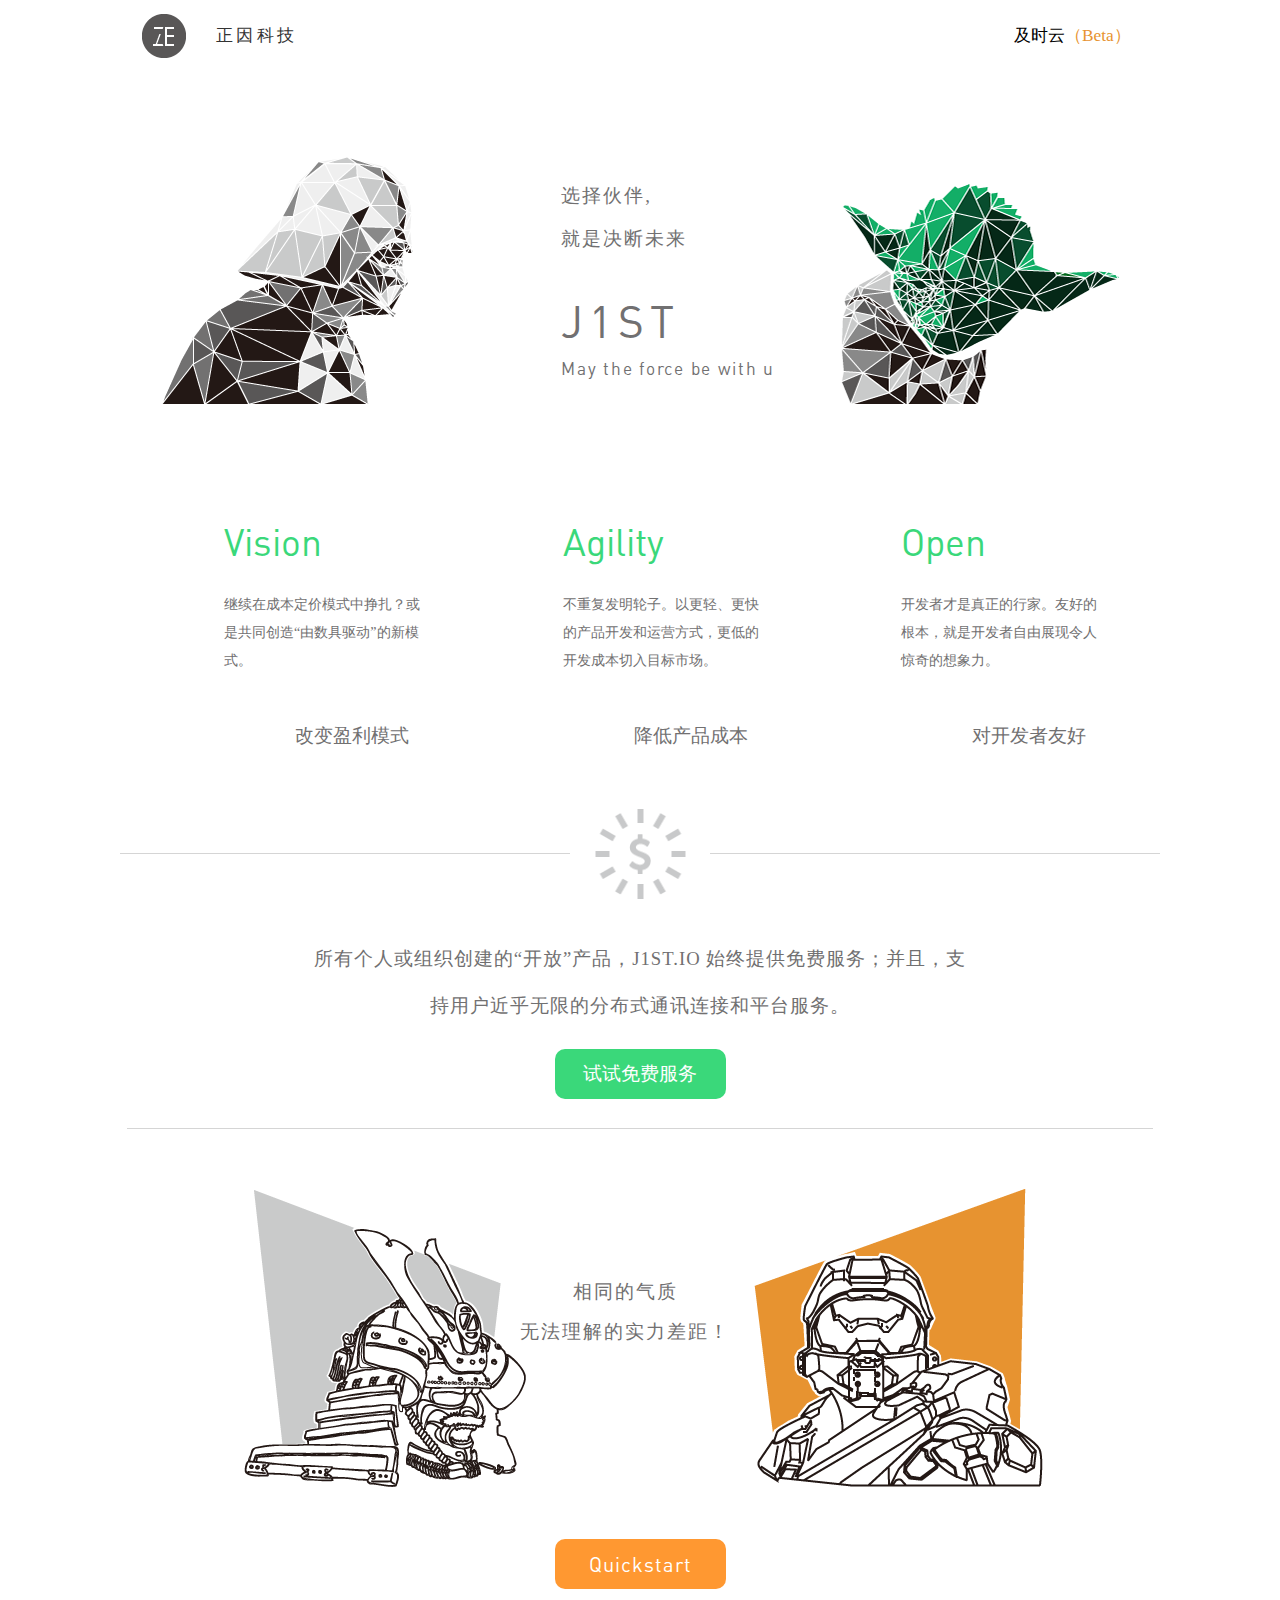
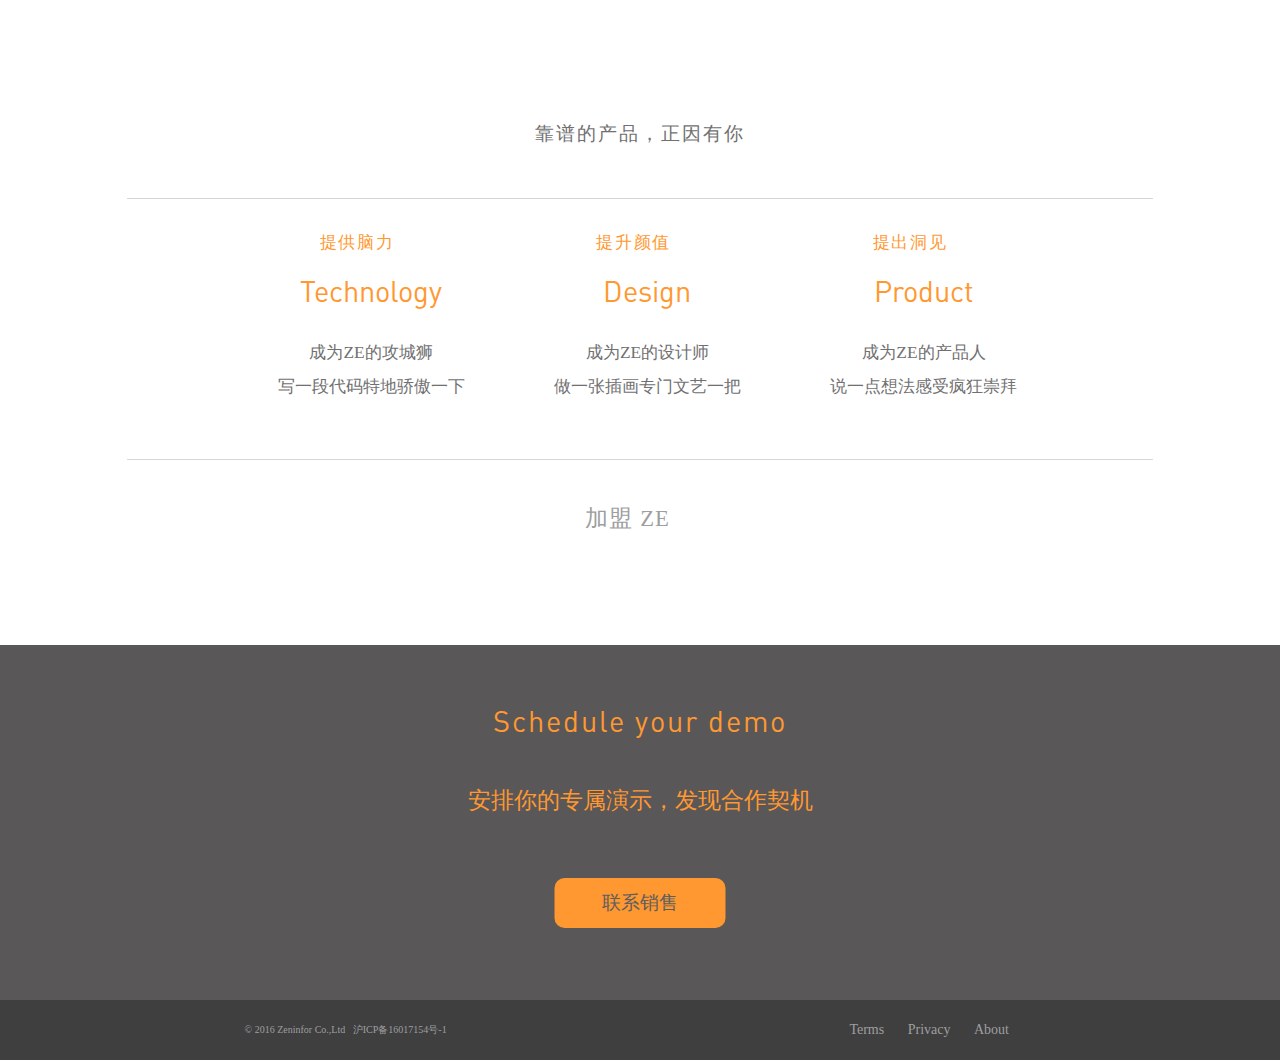
==== index.html @ 59b2e3fa "修复部分颜色色值不正确" ====
<!DOCTYPE html>
<html lang="en">
<head>
    <meta charset="UTF-8">
    <meta http-equiv="X-UA-Compatible" content="IE=edge, chrome=1">
    <meta name="robots" content="J1stio,Zeninfor"/>
    <meta content="width=device-width, initial-scale=1.0, maximum-scale=1.0, user-scalable=no" name="viewport"/>
    <title>Zeninfor</title>
    <link href="style/bootstrap.min.css" rel="stylesheet">
    <link rel="stylesheet" href="style/main.css">
</head>
<body>
<header class="container">
    <div class="row">
    <div class="logo col-xs-2 ">

    </div>
        <div  class=" col-md-3 col-xs-4">
            <span class="company-name">正因科技</span>
        </div>
    <div class="col-md-4 col-md-offset-4 col-xs-2 col-xs-offset-3 container">
        <div class="row">
            <span id="log-in" class="col-md-6 col-md-offset-7 col-xs-12"><a href="http://developer.j1st.io" target="_blank" class="transyellow"> 及时云<a target="_blank" style="color:#e79330" href="http://developer.j1st.io" class="xs-hide">（Beta）</a></a></span>
        </div>
    </div>
    </div>
</header>
<div id="main-boody container">
    <div id="up-modul">
        <div class="container adver-img-container">
            <div class="row">
                <div class="adver-img col-md-12" id="up-adver-img">
                    <img src="img/vda.png" id="left-img">
                    <div class="middle-text">
                        <ul>
                            <li class="light-dr">选择伙伴,</li>
                            <li class="light-dr">就是决断未来</li>
                            <li class="light-h xs-hide">J1ST</li>


                            <li class="light-bo">May the force be with u</li>
                        </ul>
                    </div>
                    <img src="img/youda.png" id="right-img">
                </div>
            </div>
        </div>


        <div id="adver-text" class="container">
            <div class="row" >
                <dl class="col-md-3 col_md_1 toHref" id="left-adver-text">
                    <dt class="green-h">Vision</dt>
                    <dd class="warm-talk">继续在成本定价模式中挣扎？或是共同创造“由数具驱动”的新模式。</br></dd>
                    <dd class="bottom-right-text xs-hide">改变盈利模式</dd>
                </dl>
                <dl class="col-md-3 margin-dl col_md_2 toHref" id="middle-adver-text">
                    <dt class="green-h">Agility</dt>
                    <dd class="warm-talk">不重复发明轮子。以更轻、更快的产品开发和运营方式，更低的开发成本切入目标市场。</dd>
                    <dd class="bottom-right-text xs-hide"> 降低产品成本</dd>
                </dl>
                <dl class="col-md-3 margin-dl col_md_3 toHref" id="right-adver-text">
                    <dt class="green-h">Open</dt>
                    <dd class="warm-talk">开发者才是真正的行家。友好的根本，就是开发者自由展现令人惊奇的想象力。</br></dd>
                    <dd class="bottom-right-text xs-hide"> 对开发者友好</dd>
                </dl>
            </div>
        </div>
        <div id="dollar-animate" class="xs-hide">
            <div id="dollar-animate-2">
            </div>
            <div id="dollar-animate-3"></div>
        </div>
        <div id="adver-text-log-in" class="bottom-sub container">
            <div class="row xs-hide">
                <div class="col-md-8 col-md-offset-2">
                    <p>所有个人或组织创建的“开放”产品，J1ST.IO 始终提供免费服务；并且，支持用户近乎无限的分布式通讯连接和平台服务。</p>
                </div>
            </div>
            <div class="row">
            <button class="col-md-2 col-md-offset-5" id="to-console">试试免费服务</button>
            </div>
        </div>
    </div>
    <div id="bottom-modul">
        <div class="container adver-img " id="bottom-adver-img">

            <div class="row middle-text-2 middle-text-sp middle-text-sp-1" >
                <span class="">相同的气质</span>
            </div>
            <div class="row middle-text-2 middle-text-sp middle-text-sp-2" >
                <span class="">无法理解的实力差距！</span>
            </div>
            <img src="img/ws2.png" id="img-ws">
            <img src="img/sbz2.png" id="img-sgz">
            <div class="row middle-text-2 middle-text-tr">

                <button class="col-md-2" onclick="location.href='views/quickstart.html'">Quickstart</button>

            </div>
        </div>
        <div class="bottom-sub container"><div class="row"><span class="middle-text-3">靠谱的产品，正因有你</span></div></div>
        <div id="th-img" class="container">
            <div class="row">
            <dl class="col-md-4 toAdvertise dl-1">
                <dt class="yellow-text">提供脑力</dt>
                <dd class="yellow-en-text">Technology</dd>
                <dd class="th_img_margin_top">成为ZE的攻城狮</dd>
                <dd class="text-normal">写一段代码特地骄傲一下</dd>
            </dl>
            <dl class="col-md-4 toAdvertise dl-2">
                <dt class="yellow-text">提升颜值</dt>
                <dd class="yellow-en-text">Design</dd>
                <dd class="th_img_margin_top">成为ZE的设计师</dd>
                <dd class="text-normal">做一张插画专门文艺一把</dd>
            </dl>
            <dl class="col-md-4 toAdvertise dl-3">
                <dt class="yellow-text">提出洞见</dt>
                <dd class="yellow-en-text">Product</dd>
                <dd class="th_img_margin_top">成为ZE的产品人</dd>
                <dd class="text-normal">说一点想法感受疯狂崇拜</dd>
            </dl>
            </div>
        </div>
        <div class="container" id="register-div">
            <div class="row">
                <span class="col-md-2 col-md-offset-4 register-button">
                    <a href="views/advertise.html">加盟 ZE</a>
                </span>
            </div>
        </div>
        <div id="join-us"class="container">
                <div class="row join-us-1">
                    <span class="col-md-4 col-md-offset-4">Schedule your demo</span>
                </div>
                <div class="row join-us-2">
                    <span class="col-md-6 col-md-offset-3">安排你的专属演示，发现合作契机</span>
                </div>
                <button class="join-us-3" onclick="location.href='views/bizcontact.html'">联系销售</button>
        </div>
    </div>
</div>
<footer class="container" id="footer">
    <div class="row">
        <p class="col-md-5">© 2016 Zeninfor Co.,Ltd&nbsp&nbsp&nbsp沪ICP备16017154号-1</p>
        <div class="nav_group col-md-3">
            <a>Terms</a>
            <a>Privacy</a>
            <a>About</a>
        </div>
    </div>
</footer>
<script src="js/jquery.min.js"></script>
<script src="js/annimate.js"></script>
<script src="js/config.js"></script>
</body>
</html>
---- style/main.css ----
body, html, div, blockquote, img, label, p, h1, h2, h3, h4, h5, h6, pre, ul, ol,
li, dl, dt, dd, form, a, fieldset, input, th, td
{margin: 0; padding: 0; border: 0; outline: none;}
h1, h2, h3, h4, h5, h6{font-size: 100%;margin: 0 15px;}
ul, ol{list-style: none;}
a{color: black;text-decoration: none;cursor: pointer}
button{cursor: pointer}
p,li,span{
    cursor: default;
}
body{
    overflow-x: hidden;
}
button{
    border-radius: 10px;
    height:50px;
    box-shadow: none;
    border: none;
    font-size: 14pt;
    display: block;
}
button:hover{
    -webkit-animation: scaleXYZ 0.2 linear;
    animation: scaleXYZ 0.2 linear;
}
a:hover
{text-decoration: none;}
@font-face {
    font-family: "DINProRegular";
    src: url(DINPro-Regular.otf);
}
@media screen and(min-width: 1200px){
    .container{
        width: 1026px;
    }
}
@-webkit-keyframes shadowsick {
    0%{
        opacity: 0;
    }
    50%{
        opacity: 0.6;
    }
    100%{
        opacity: 1.0;
    }
}
@keyframes shadowsick {
    0%{
        opacity: 0;
    }
    50%{
        opacity: 0.6;
    }
    100%{
        opacity: 1.0;
    }
}
@-webkit-keyframes rotateXYZ{
    0%{
        -webkit-transform:rotateX(90deg);
        transform:rotateX(90deg);
    }
    50%{
        -webkit-transform: rotateX(40deg);
        transform: rotateX(40deg);
    }
    100%{
        -webkit-transform:rotateX(0deg);
        transform:rotateX(0deg);
    }
}
@keyframes rotateXYZ{
    0%{
        -webkit-transform:rotateX(90deg);
        transform:rotateX(90deg);
    }
    50%{
        -webkit-transform: rotateX(40deg);
        transform: rotateX(40deg);
    }
    100%{
        -webkit-transform:rotateX(0deg);
        transform:rotateX(0deg);
    }
}
@-webkit-keyframes rotateXYZ2 {
    0%{
        -webkit-transform:rotateY(0deg);
        transform:rotateY(0deg);
    }
    50%{
        -webkit-transform:rotateY(180deg);
        transform:rotateY(180deg);
    }
    100%{
        -webkit-transform: rotateY(0deg);
        transform: rotateY(0deg);
    }
}
@keyframes rotateXYZ2 {
    0%{
        -webkit-transform:rotateY(0deg);
        transform:rotateY(0deg);
    }
    50%{
        -webkit-transform:rotateY(180deg);
        transform:rotateY(180deg);
    }
    100%{
        -webkit-transform: rotateY(0deg);
        transform: rotateY(0deg);
    }
}
@-webkit-keyframes scaleXYZ {
    0%{
        -webkit-transform: scale(1.0,1.0);
        transform: scale(1.0,1.0);
    }
    50%{
        -webkit-transform: scale(1.1,1.1);
        transform: scale(1.1,1.1);
    }
    100%{
        -webkit-transform: scale(1,1);
        transform: scale(1,1);
    }
}
@keyframes scaleXYZ {
    0%{
        -webkit-transform: scale(1.0,1.0);
        transform: scale(1.0,1.0);
    }
    50%{
        -webkit-transform: scale(1.1,1.1);
        transform: scale(1.1,1.1);
    }
    100%{
        -webkit-transform: scale(1,1);
        transform: scale(1,1);
    }
}
body{
    width: 100%;
    font-family:"microsoft yahei";
}
header{
    height: 72px;
    line-height: 72px;
    font-size: 13pt;
}
#logo-b{
    width: 44px;
    height: 44px;
}
.logo{
    width: 74px;
    height: 72px;
    cursor: pointer;
    background: url("../img/logo_h.png") no-repeat;
    background-position: center;
}
.logo:hover{
    background: url("../img/pc-Logo1-2.png") no-repeat;
    background-position: center;
}
.transyellow:hover{
    color: #e79330;
}
.adver-img{
    height: 420px;
    position: relative;
}
#left-img{
    display: block;
    position: absolute;
    left: 3%;
    top: 20%;

}
#right-img{
    display: block;
    position: absolute;
    right: 3%;
    top: 20%;

}
#left-adver-text{

}
#adver-text{
    height: 300px;
}

#adver-text .row{
    height: 100%;
}
#adver-text-log-in{
    height: 213px;
}
.bottom-sub{
    height: 170px;
}
#th-img{
    height: 260px;
    padding-top: 2.5%;
    width: 60%;

}
#register-div{
    height: 186px;
}
#about-us{
    height: 90px;
}
#join-us{
    height: 355px;
    background: #595757;
    width: 100%;
}

header .company-name{
    letter-spacing: .2em;
}
.middle-text{
    position: absolute;
    display:block;
    width: 260px;
    margin: 0 auto;
    left: 55%;
    top: 50%;
    -webkit-transform: translate(-50%,-50%);
    -ms-transform: translate(-50%,-50%);
    transform: translate(-50%,-50%);
    font-size: 16pt;
    line-height: 2em;

}
#adver-text dl{
    display: block;
    height: 100%;
    cursor: pointer;
}
#adver-text dl:hover{
    -webkit-animation:scaleXYZ 0.3s linear;
    animation:scaleXYZ 0.3s linear;
}
#adver-text dt{
    margin: 10% 0;
}
.margin-dl{

}
.col_md_1{
    margin-left: 8%;
}
.col_md_2{
    margin-left: 8%;
}
.col_md_3{
    margin-left: 8%;
}
#adver-text dd{
    margin: 5% 0;
    color:#717071;
}
#adver-text-log-in span{
    font-size: 12pt;
    display: block;
    width: 35%;
    line-height: 1.8em;
    margin: 0 auto;
}
#adver-text-log-in .col-md-8{
    text-align: center;
}
#adver-text-log-in>.row{
    margin-top: 2%;
}
#adver-text-log-in p{
    color:#717071;
    font-size: 14pt;
    letter-spacing: 1px;
    line-height: 2.5em;
}
#adver-text-log-in a{
    color: #e79330;
}
#adver-text-log-in button{
    border-radius: 10px;
    height:50px;
    box-shadow: none;
    background:#3AD87A;
    border: none;
    font-size: 14pt;
    color: #fff;
}
#adver-text-log-in button:hover{
    background: #1FCC65;
}
#bottom-adver-img{
    height: 500px;
    width: 100%;
    position: relative;
}
.middle-text-2 h1,h2{
    color:#717071;
}
.middle-text-h1{
    height:42px;
    font-size: 48px;
    text-align: center;
    margin-top:50px;
    letter-spacing: 0.1em;
    font-family: DINProRegular;
    padding-bottom: 0;
}
.middle-text-h2{
    font-size: 14px;
    height: 18px;
    text-align: center;
    margin: 0 auto;
    letter-spacing: 0.2em;
    font-family: DINProRegular;
    font-size: 16px;
    margin-top: 24px;
    margin-bottom: 60px;
}
#img-ws{
    position: absolute;
    left: 17%;
    top:48px;
}
#img-sgz{
    position: absolute;
    right: 16.5%;
    top:48px;
}
.middle-text-sp{

    text-align: center;

    color: #717071;
    font-size: 14pt;
    letter-spacing: 2px;
    width: 250px;
    position: absolute;
}
.middle-text-sp-1{
    top: 150px;
    left: 50%;
    -webkit-transform: translateX(-50%);
    -ms-transform: translateX(-50%);
    transform: translateX(-50%);
}
.middle-text-sp-2{
    top: 190px;
    left: 50%;
    -webkit-transform: translateX(-50%);
    -ms-transform: translateX(-50%);
    transform: translateX(-50%);
}
.middle-text-tr{
    position: absolute;
    width: 1026px;
    height:50px;
    box-shadow: none;
    border: none;
    font-size: 14pt;
    font-family:DINProRegular;
    letter-spacing: 0.2em;
    margin:0 auto;
    bottom: 40px;
    left: 50%;
    -webkit-transform: translateX(-50%);
    -ms-transform: translateX(-50%);
    transform: translateX(-50%);
}
.middle-text-tr .three{
    color: #e79330;
}
.middle-text-tr button{
    display: block;
    margin:0 auto;
    letter-spacing: 0.05em;
    font-size: 15pt;
    background: #FF9831;
    color: #fff;
    font-weight: 300;
    float: none;
}
.middle-text-tr button:hover{
    background: #FF871A;
}
.middle-text-tr .first{
    color: #717071;
}
.middle-text-tr span{
    display: block;
    height: 100%;
    text-align: center;
    line-height: 50px;
    font-size: 48px;
}
.middle-text-3{
    display: block;
    margin: 0 auto;

    width: 340px;
    text-align: center;
    color: #717071;
    font-size: 14pt;
    letter-spacing: 2px;

}
.bottom-sub{
    border-bottom: 1px solid #d5d5d5;
}
#th-img dl{
    width: 27%;
    height:80%;
    cursor: pointer;
}
#th-img .th_img_margin_top{
    margin-top: 30px;
}
#th-img .dl-2{
    margin-left: 9%;
}
#th-img .dl-3{
    margin-left: 9%;
}
#th-img dl:hover{
    -webkit-animation:scaleXYZ .3s linear;
    animation:scaleXYZ .3s linear;
}
#th-img dt{
    color: #FF9831;
    margin:0 auto;
    font-size:13pt;
    width: 80px;
    font-weight: normal;
    letter-spacing: 0.1em;
}
#th-img .yellow-en-text{
    font-size: 29px;
    color: #FF9831;
    font-family: DINProRegular;
    margin: 8% auto;

}
#th-img dd{
    display:block;
    margin:2% auto;
    width: 200px;
    text-align: center;
    font-size: 13pt;
    color: #717071;
}
#th-img .text-normal{
    margin-top: 5%;
}
#th-img .row{
    height: 100%;
}
#register-div{
    padding-left: 5%;
    border-top: 1px solid #d5d5d5;
}
.register-button{
    width: 252px;
    line-height: 60px;
    font-size: 17pt;
    height:60px;
    text-align: center;
    margin-top: 3%;
    border-radius: 10px;
    letter-spacing: 1px;
    font-weight: normal;
}
.register-button:hover{
    background: #e79330;
    color:#5e5e5e;
}
.register-button a{
    color: #9E9E9F;
}
.register-button a:hover{
    color:#5e5e5e;
}
#join-us span{
    text-align: center;
    color: #FF9831;
}
#join-us .join-us-1{
    margin-top: 55px;
    font-size: 29px;
    font-family: DINProRegular;
    letter-spacing: 2px;
}
#join-us .join-us-2{
    margin-top: 44px;
    font-size: 23px;
}
#join-us .join-us-3{
    margin-top: 60px;
    width: 171px;
    position: absolute;
    left: 50%;
    -webkit-transform: translate(-50%,0%);
    -ms-transform: translate(-50%,0%);
    transform: translate(-50%,0%);
    background: #FF9831;
    color:#5e5e5e;
}
#join-us .join-us-3:hover{
    background: #FF871A;
}
#about-us{
    width: 100%;
    margin: 0 auto;
    font-size: 10pt;
    padding-top: 2.5%;
    font-family: Arial;
    color: #9E9E9F;
    background: #595757;
}
#about-us .row{
    width: 1026px;
    height: 100%;
    margin:0 auto;
    border-bottom:1px solid #444444;
}
#footer{
    width: 100%;
    height: 60px;
    background: #3F3F3F;
    color: #9E9E9F;
}
#footer .row{
    width: 1026px;
    margin: 0 auto;
}
#footer p{
    display: block;
    height: 60px;
    line-height: 60px;
    font-size: 10px;
    margin-left: 10%;
}
#footer .nav_group{
    height: 60px;
    line-height: 60px;
    float: right;
    margin-right: 8%;
}
#footer a{
    margin-left: 20px;
    color: #9E9E9F;
}
#footer-log{
    width: 1026px;
    margin: 0 auto;
    font-size: 9pt;
    font-family: Arial,"microsoft yahei";
    word-spacing: 1px;
    letter-spacing: 1px;
    text-indent: 3em;
    padding-top: 2%;
    color: #9E9E9F;

}
footer img{
    width: 44px;
    height: 44px;
    display: block;
    margin-top: 2%;
    margin-left:3%;
}
#bottom-modul .bottom-sub{
    line-height: 210px;
}
.green-h{
    color: #3AD87A;
    font-size: 28pt;
    font-weight: 400;
    font-family: DINProRegular;
}
.light-dr{
    color: #717071;
    font-size: 14pt;
    letter-spacing: 2px;
}
.light-h{
    color: #717071;
    font-size: 33pt;
    letter-spacing: 6px;
    font-family: DINProRegular;
    margin-top: 15%;
    margin-bottom: 2%;

}
.light-bo{
    font-family: DINProRegular;
    color: #717071;
    font-size: 13pt;
    letter-spacing: 0.1em;
}
.warm-talk{
    width: 196px;
    margin-right: 0;
    font-size: 14px;
    line-height: 2em;
}
.bottom-right-text{
    position: absolute;
    right: 22%;
    bottom: 10%;
    font-size: 14pt;
}
#dollar-animate{
    height: 124px;
    position: relative;
}
#dollar-animate-3:before{
    display: block;
    height: 50%;
    content: "";
    border-bottom: 1px solid #d5d5d5;
    width: 450px;
    z-index: 1000;
    position: absolute;
    left: -1250%;
}
#dollar-animate-3:after{
    display: block;
    height: 50%;
    content: "";
    border-bottom: 1px solid #d5d5d5;
    width: 450px;
    z-index: 1000;
    position: absolute;
    right: -1250%;
}
#dollar-animate-2{
    margin:0 auto;
    height: 123px;
    width: 123px;
    background: url("../img/animate1.png");
    background-position: center;
}
#dollar-animate-3{
    margin: 0 auto;
    height: 40px;
    width: 40px;
    position: absolute;
    left: 50%;
    top: 50%;
    -webkit-transform: translate(-50%,-50%);
    -ms-transform: translate(-50%,-50%);
    transform: translate(-50%,-50%);
    background:url("../img/animate2.png");
    background-position: center ;
    z-index: 999;
}
#dollar-animate-3:hover{

}
#join header{

}
#join-in header{

}
#join #think-img{
    margin-top: 2px;
    height: 360px;
    background: url("../img/Recruit.png");
    position: relative;
}
#join .right-register{
    height: 360px;
    position: absolute;
    width: 40%;
    right: 0px;
    background: #fff;
    opacity: 0.9;
}
#join .right-register p,button{
    display: block;
    margin: 0 auto;
    text-align: center;
}
#join .right-register p{
    color: #FF9831;
    font-size: 32pt;
    letter-spacing: 0.2em;
    font-family: DINProRegular;
    margin-top: 18%;
}
#join .right-register button{
    color:#fff;
    background: #FF9831;
    width: 170px;
    margin-top:17%;
    opacity: 1;
}
#join .right-register button:hover{
    background: #FF871A;
}
#teco{
    margin-top: 67px;
    width:450px;
    margin-left: 10%;
}
#market-text{

    width:450px;
    margin-left: -21%;
}
#market-text .left-text{
    height: 192px;
}
#market-text .left-text span{
    font-size: 14pt;
    color: #717071;
    word-spacing: 0.1em;
}
#market-text a{
    font-style: normal;
    float: right;
    color: #e79330;
    clear: both;
    font-size: 11pt;
}
#market-text .left-text p{
    margin-top: 17px;
    font-size: 11pt;
    color: #717071;
    line-height: 2.5em;
}
#market-text .left-text-2{
    margin-top: 46px;
}
#market-text .left-text-3{
    margin-top: 70px;
}
#teco p{
    font-size:11pt;
    color:#717071;
    line-height: 2.5em;
}
#teco h1{
    font-size:25pt;
    color: #000;
    text-align: center;
    margin: 48px auto;
    font-family: DINProRegular;
    font-weight: 500;

}
#teco .worker{
    height: 192px;
}
#teco .worker span{
    font-size: 14pt;
    color:#717071;
    word-spacing: 0.1em;
}
#teco .worker a{
    font-style: normal;
    float: right;
    color: #FF9831 ;
    clear: both;
    font-size: 11pt;
}
#teco .worker p{
    margin-top: 17px;
}
#market{
    position: relative;
    padding-left:25%;
    margin-top: -100px;
}
#market .left-think{
    width: 40%;
    clear: both;
    display: inline-block;
}
#market .left-think span{
    text-align: center;
    font-size: 25pt;
    line-height: 286px;
    clear: both;
}
#market .right-think{
    height: 100%;
    width:60%;
    display: inline;
}
#full-stack{
    height: 500px;
}
#full-stack span,h1,h3,button{
    text-align: center;
}
#full-stack h1 {
    font-size:48px;
    margin-top:130px;
    font-family: DINProRegular;
    color: #717071;
    letter-spacing: 4px;
}
#full-stack h3{
    font-size: 16px;
    font-family: DINProRegular;
    margin-top: 21px;
    letter-spacing: 0.1em;
    color: #717071;
}
#full-stack button{
    margin-top: 37px;
    background:#3AD87A;
    color: #fff;
}
#full-stack button:hover{
    background: #1FCC65;
}
#full-stack .span-first{
    margin-top: 62px;
    color: #717071;
    display: block;
}
#full-stack .span-second{
    margin-top: 20px;
    color: #717071;
    display: block;
}
#front-foot{
    width: 100%;
}
#header-img{
    height: 301px;
    margin-top: 47px;
}
#header-img img{
    margin-left: 60px;
}
#header-img .header-img-text{
    width:33%;
    float: left;
    display: inline-block;
}
#header-img .header-img-text h1{
    color: #FF9831;
    font-size: 32pt;
    letter-spacing: 0.2em;
    font-family: DINProRegular;
    margin-top: 30%
}
#header-img .header-img-text button{
    display: block;
    background: #FF9831;
    color: #fff;
    margin-top: 84px;
    letter-spacing: 0.1em;
    font-family:DINProRegular;
}
#header-img .header-img-text button:hover{
    background: #FF871A;
}
#feature{
    width: 500px;
    margin-top: 52px;
    margin-left: 60px;
}
#rocket{
    position: absolute;
    right: 380px;
    top: 820px;
}
#left-window{
    position: absolute;
    top: 1946px;
    left: 281px
}
#right-window{
    position: absolute;
    right: 290px;
    top: 1956px;
}
#feature p{
    font-size: 11pt;
    color: #717071;
    line-height: 2.5em;
    text-indent: 2em;
}
#feature h1{
    color: #66E29B;
    font-size: 26pt;
    font-family: DINProRegular;
    text-align: center;
    margin: 50px auto;
}
#feature-container{
    overflow: hidden;
}
#join-in #full-stack{
    height: 415px;
    margin-top: 220px;

}
#join-in #full-stack h1{
    margin-top: 50px;
}
#tell-us .header-linear{
    height: 243px;
    background: -webkit-linear-gradient(15deg,#66e29b,#acfbdf);
    background: linear-gradient(75deg,#66e29b,#acfbdf);
    position: relative;
}
#tell-us .header-linear h1{
    display: block;
    margin:0 auto;
    line-height: 243px;
    font-family: DINProRegular;
    font-size: 3.5em;
    letter-spacing: 0.1em;
    color: #ffffff;
    text-shadow: #0b847b 0 2px 2px;
}
#tell-us .header-linear span{
    height: 90px;
    width: 190px;
    position: absolute;
    background: url("../img/gaosi2.png");
    right: 24%;
    bottom: -25%;
    z-index: 1;
    background-position: 60%;
}
#tell-us .header-linear button{
    background: -webkit-linear-gradient(15deg,#fdcd6a,#ff9a61);
    background: linear-gradient(75deg,#fdcd6a,#ff9a61);
    border-radius:8px;
    width:170px;
    color: #fff;
    position: absolute;
    right: 25%;
    bottom: -10%;
    z-index: 999;
}
#quick-start .header-linear{
    height: 243px;
    background: -webkit-linear-gradient(15deg,#ff9a61,#fdcd6a);
    background: linear-gradient(75deg,#ff9a61,#fdcd6a);
    position: relative;
}
#quick-start .header-linear h1{
    display: block;
    margin:0 auto;
    line-height: 243px;
    font-family: DINProRegular;
    font-size: 3.5em;
    letter-spacing: 0.1em;
    color: #ffffff;
    text-shadow: #ff9a61 0 2px 2px;
}
#quick-start .header-linear span{
    height: 90px;
    width: 190px;
    position: absolute;
    background: url("../img/gaosi1.png");
    right: 24%;
    bottom: -25%;
    z-index: 1;
    background-position: 60%;

}
#quick-start .header-linear button{
    background: -webkit-linear-gradient(-25deg,#66e29b,#acfbdf);
    background: linear-gradient(-25deg,#66e29b,#acfbdf);
    border-radius:8px;
    width:170px;
    color: #fff;
    position: absolute;
    right: 25%;
    bottom: -10%;
    z-index: 999;
}
#tell-us .text-schedule{
    height: 264px;

}
#tell-us .text-schedule span{
    display: block;
    text-align: center;
    font-size: 18pt;
    color: #717071;
}
#tell-us .text-schedule .span-first{
    margin-top: 95px;
}
#tell-us .text-schedule .span-second{
    margin-top: 30px;
}
#mail-form form{
    margin: 0 auto;
    width: 100%;
    display: block;
}
#mail-form .two-input{
    width: 250px;
    height: 46px;
    display: block;
}
.two-input-group{
    width: 560px;
    margin-left: 22%;
    margin-bottom: 8px;

}
#mail-form .two-input input{
    font-size: 12pt;
    width: 250px;
    height: 38px;
    display: block;

}
#mail-form .input-margin-left{
    margin-left: 5%;
}
#mail-form .one-input-group{
    width: 530px;
    margin-left: 23.5%;
    margin-bottom: 28px;
}
#mail-form .one-input-group input{
    font-size: 12pt;
}
#select{
    font-size: 12pt;
    display: block;
    width: 530px;
    margin:0 auto;
    height: 35px;
    border-radius: 5px;
    border:1px solid #ccc;
    color: #999999;
    text-indent: 0.5em;
}
#thought-idea{
    width: 530px;
    height: 230px;
    border:1px solid #ccc;
    border-radius: 5px;
    color: #999999;
    margin: 0 auto;
    display: block;
    margin-top: 28px;
    font-size: 12pt;
}
#form-sub{
    width: 530px;
    margin: 0 auto;
    display: block;
    border-radius: 5px;
    height: 50px;
    color: #fff;
    background: #3AD87A;
    text-align: center;
    font-size: 16pt;
    margin-top: 28px;
}
#form-sub:hover{
    background: #1FCC65;
}
#full-stack-two{
    height: 386px;
    background: #595757;
    width: 100%;
    margin-top: 430px;
    padding-top: 32px;
}
#full-stack-two h1{
    font-size: 48px;
    color: #717071;
    font-family: DINProRegular;
    letter-spacing: 4px;
    display: block;
}
#full-stack-two h3{
    font-size: 16px;
    color: #717071;
    letter-spacing: 0.1em;
    margin-top: 20px;
}
#full-stack-two img{
    display: block;
    margin: 0 auto;
    margin-top: 20px;
}
#full-stack-two button{
    width: 170px;
    height: 48px;
    color: #595757;
    margin-top: 30px;
    background: #FF9831;
    font-family: DINProRegular;
    letter-spacing: 0.2em;
}
#full-stack-two button:hover{
    background: #FF871A;
}
#dev-step{
    height: 1010px;
}
#dev-step h1{
    margin-left: 0;
}

#dev-step .step{
    width: 75%;
    margin: 0 auto;
    height: 131px;
    text-align: left;
    position: relative;
}
#dev-step a{
    color: #E79330;
}
#dev-step .step h1{
    text-align: left;
    font-size: 18pt;
    color: #717071;
    position: absolute;
}
#dev-step .step p{
    font-size: 13pt;
    color: #717071;
}
#dev-step .step-1 h1 img{
    position: absolute;
}
#dev-step .step .step_img{
    width:150px;
    height: 130px;
    margin: 0;
}
#dev-step .step-1{
    margin-top: 180px;
}
#dev-step .step-1 h1{
    width: 340px;
    display: block;
    text-align: left;
    font-size: 18pt;
    color: #717071;
    top: 20px;
    left: 231px;
}
#dev-step .step-1 p{
    display: block;
    position: absolute;
    left: 231px;
    bottom: -8px;
    height: 60px;
    width: 470px;
    line-height: 30px;
}
#dev-step .step-2{
    margin-top: 120px;
}
#dev-step .step-2 .step-2-img{
    right: 0;
    position: absolute;
}
#dev-step .step-2 p{
    width: 520px;
    position: absolute;
    bottom: 0;
    height: 60px;
    width: 540px;
    line-height: 30px;
}
#dev-step .step-3{
    margin-top: 120px;
}
#dev-step .step-3 h1{
    width: 340px;
    display: block;
    text-align: left;
    font-size: 18pt;
    color: #717071;
    top: 20px;
    left: 230px;
    position: absolute;
}
#dev-step .step-3 p{
    display: block;
    position: absolute;
    left: 228px;
    bottom: -16px;
    height: 60px;
    width: 470px;
    line-height: 30px;
}
.header-container{
    border-bottom: 1px solid #d5d5d5;
}
@media screen and (min-width: 769px){
    #about-us .col-xs-offset-2{
        margin-left: 3%;
    }
}
@media screen and (min-width: 769px) and ( max-width:1450px){
    #left-window{
        width: 600px;
        margin-top: 100px;
        left: 251px;
    }
    #right-window{
        width: 319px;
        margin-top: 59px;
        right: 214px;
    }
}
/*phone*/
@media screen and (max-width: 768px){
    .xs-hide{
        display: none;
    }
    #right-img{
        width: 50%;
        -webkit-transform: translate(-45%,170%);
        -ms-transform: translate(-45%,170%);
        transform: translate(-41%,198%);

    }
    #left-img{
        width: 50%;
        -webkit-transform: translate(45%,-70%);
        -ms-transform: translate(45%,-70%);
        transform: translate(42%,-35%);
    }
    #register{
        display: none;
    }
    #log-in{
        padding: 0;
    }
    .adver-img-container{
        height: 700px;
        border-bottom:1px solid #d5d5d5;
    }
    .adver-img{
        border-bottom: none;
        height: 450px;
    }
    .middle-text{
        position: absolute;
        margin: 0;
        text-align: center;
        left: 50%;
        top: 70%;
    }
    #adver-text .row{
        height: auto;
    }
    #adver-text{
        height: 640px;

    }
    #adver-text .col-md-offset-1{
        margin-left: 15px;
    }
    #adver-text dl{

    }
    #adver-text .row{
        width:70%;
        margin: 0 auto;
    }
    #adver-text-log-in{
        border-bottom: 1px solid #d5d5d5;
    }
    #adver-text-log-in button{
        margin: 0 auto;
        display: block;
    }
    #adver-text-log-in .col-md-3{
        width: 100%;
    }
    #adver-text-log-in span{
        margin: 0;
        width: 100%;
        text-align: center;
        margin-bottom: 5%;
    }
    #adver-text-log-in p{
        text-align: left;
        margin:0;
    }
    #bottom-adver-img{
        position: relative;
        height: 800px;
    }
    #bottom-adver-img img{
        position: absolute;
        width: 265px;
    }
    #bottom-adver-img .middle-text-sp-1{
        position: absolute;
        top:250px;
        left: 55%;
        margin-top: 50px;
    }
    #bottom-adver-img .middle-text-sp-2{
        position: absolute;
        top:300px;
        left: 55%;
        margin-top: 50px;
    }
    .middle-text-tr button{
        top: 460px;
        left: 15%

    }
    #market-text{
        width: 100%;
        margin-left: 0;
    }
    #market{
        padding-left: 0;
    }
    #market .left-think span{
        display: block;
        margin: 0 auto;
        margin-left: 70%;
    }
    #right-window{
        display: none;
    }
    #right-window{
        display: none;
    }
    #img-ws{
        top: 20px;
       left: 20%;
    }
    #img-sgz{
        left: 20%;
        top: 400px;
    }
    .middle-text-2{
        position: relative;
        top: 30%;
        left: 5%;
    }
    #bottom-modul .bottom-sub{
        height: 50px;
        border: none;
        line-height: 50px;
    }
    .bottom-sub span{

    }
    #th-img{
        height: 1005px;

    }
    #th-img .th_img{
        margin:10% auto;
    }
    #th-img dl{
        width: 100%;
        margin:0;
        height: 180px;
        padding-top: 7%;
    }
    #th-img dt{
        margin-top:0;
    }
    #register-div{
        border-top: none;
    }
    #th-img .dl-2{
        margin-left: 0;
    }
    #th-img .dl-3{
        margin-left: 0;
    }
    #register-div span{
        width: 100%;
        display: block;
        text-align: center;
        line-height: 250%;
        margin-top:19%;
    }
    #register-div .row{
        width: 70%;
        margin: 0 auto;
        margin-top: 8%;
    }
    #about-us{
        height: 74px;
        width: 100%;
    }
    #about-us .row{
        margin-top: 6%;
    }
    footer{
        width: 100%;
        letter-spacing: normal;
    }
    #footer p{
        margin-left: 0;
    }
    footer img{
        margin-left: 18%;
        margin-top: 3%;
    }
    #th-img .row{
        padding-left: 0;
    }
    #join-us span{
        display: block;
        margin: 0 auto;
    }
    #about-us .col-xs-offset-2{
        margin-left: 0;
    }
    #join .right-register{
        width: 100%;
    }
    #teco{
        width: 100%;
        margin-left: 0;
    }
    #market .right-think{
        display: none;
    }
    #about-us .row{
        width: 100%;
    }
    #join-in #header-img .header-img-text{
        display: none;
    }
    #feature{
        width: 100%;
        margin: 0 auto;
    }
    #header-img img{
        margin: 0 auto;
    }
    #header-img{
        padding: 0;
    }
    #header-img img{
        width: 100%;
    }
    #dev-step{
        padding: 0;
    }
    #dev-step .step{
        width: 100%;
    }
    #dev-step .step-1{
        margin-top: 80px;
    }
    #dev-step .step-1 h1{
        left: 135px;
        font-size: 16pt;

     }
    #dev-step .step-1 p{
        left: 138px;
        width: 55%;
    }
    #dev-step .step-2 p{
        width: 60%;
        left: 20px;
    }
    #dev-step .step-2 h1{
        font-size: 16pt;
        left: 4%;
    }
    #dev-step .step-2 img{
        top: 40px;
    }
    #dev-step .step-3{
        margin-top: 180px;
    }
    #dev-step .step-3 h1{
        left: 155px;
        font-size: 16pt;
    }
    #dev-step .step-3 p{
        width: 57%;
        left: 155px;
    }
    #full-stack-two{
        margin-top: 100px;
    }
    .two-input-group{
        margin: 0 auto;
        width: 100%;
    }
    #mail-form .input-margin-left{
        margin-left: 0;
    }
    #mail-form .one-input-group{
        width: 100%;
        margin-left: 0;
    }
    #select{
        width: 100%;
    }
    #thought-idea{
        width: 100%;
    }
    #form-sub{
        width: 100%;
    }
    #mail-form .two-input input{
        width: 100%;
    }
    #mail-form .two-input{
        width: 100%;
    }
}
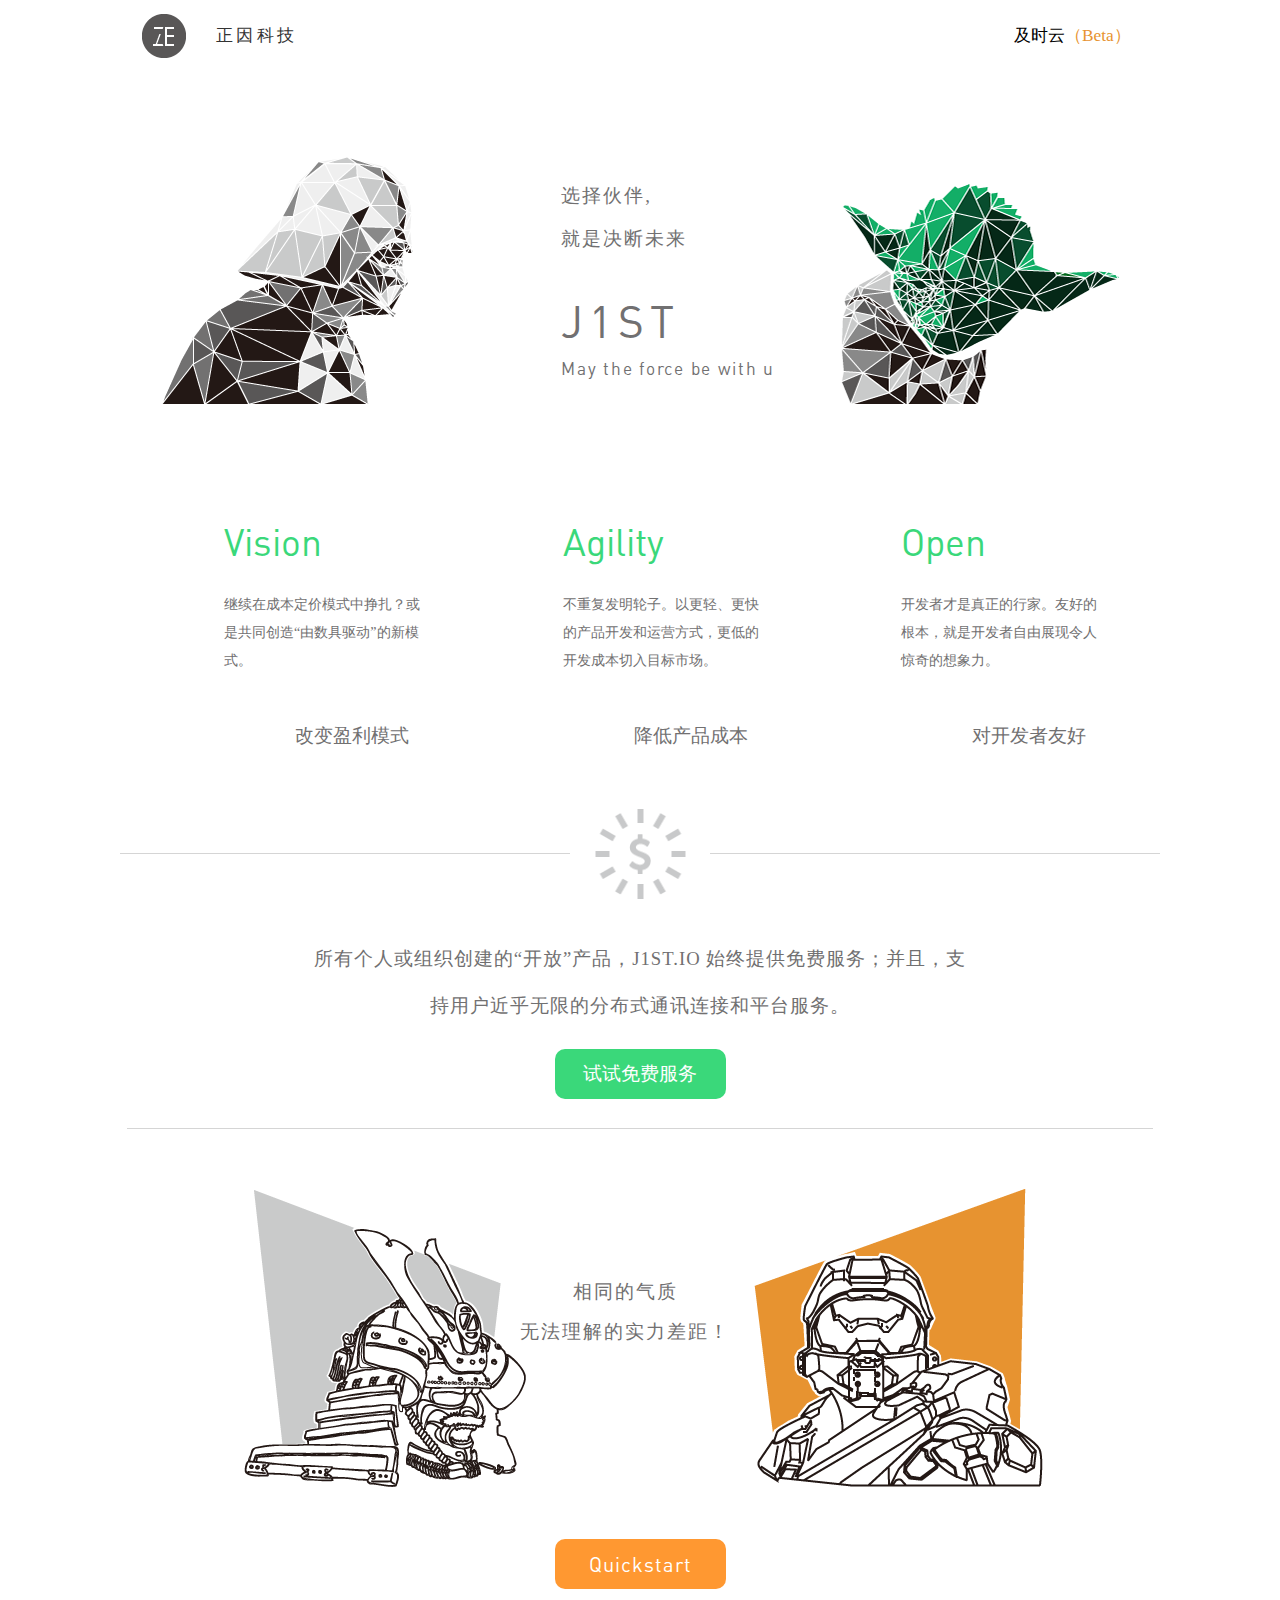
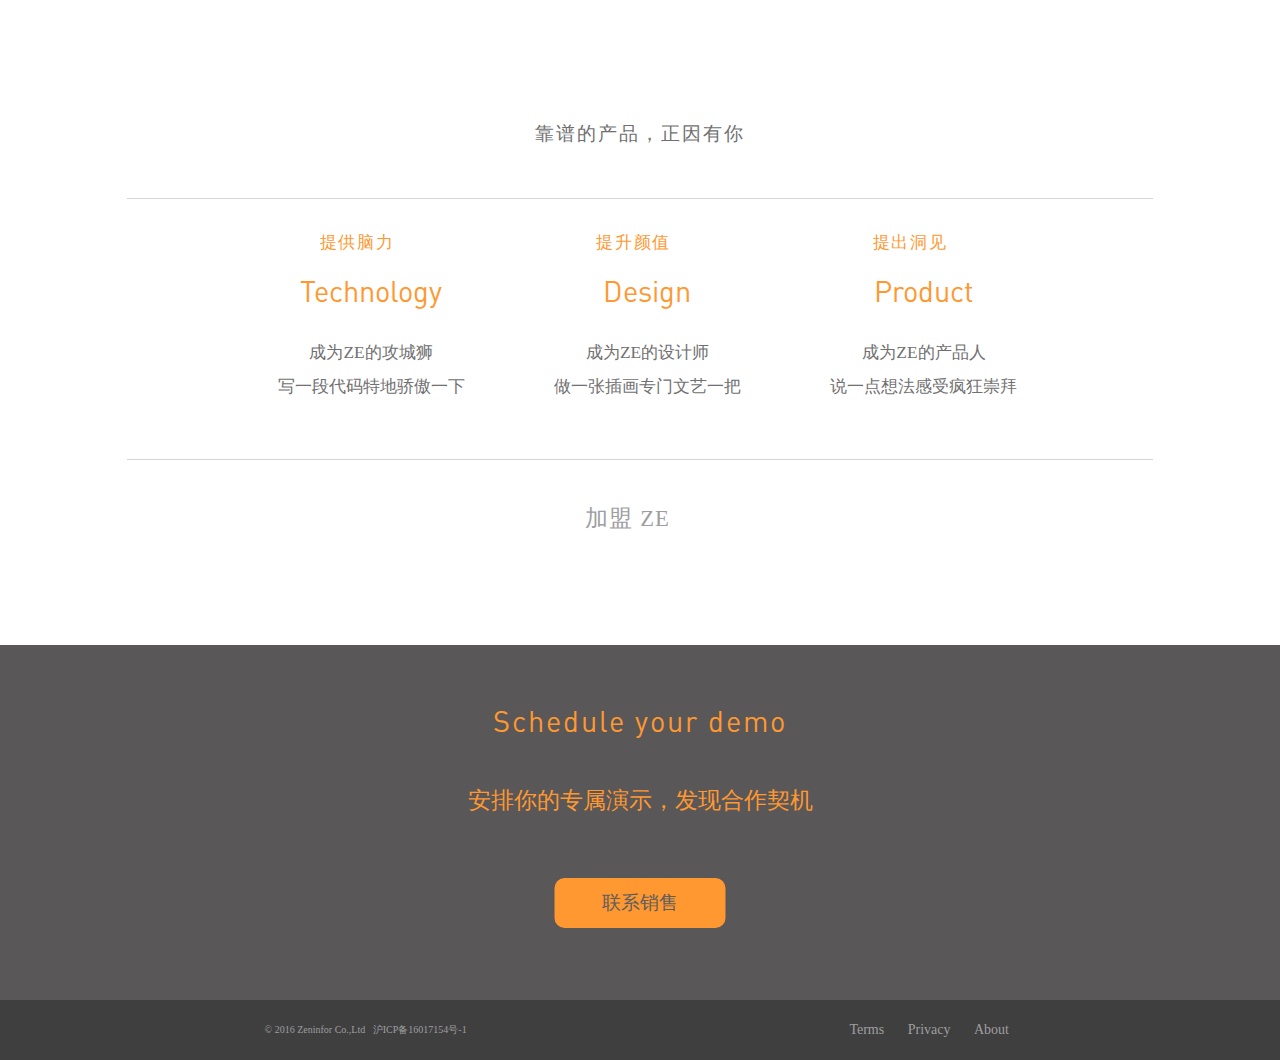
==== commit b1f46ae7: "12-26修改备案信息" ====
--- a/index.html
+++ b/index.html
@@ -20,7 +20,7 @@
         </div>
     <div class="col-md-4 col-md-offset-4 col-xs-2 col-xs-offset-3 container">
         <div class="row">
-            <span id="log-in" class="col-md-6 col-md-offset-7 col-xs-12"><a href="http://developer.j1st.io" target="_blank" class="transyellow"> 及时云<a target="_blank" style="color:#e79330" href="http://developer.j1st.io" class="xs-hide">（Beta）</a></a></span>
+            <span id="log-in" class="col-md-6 col-md-offset-7 col-xs-12"><a href="http://console.j1st.io" target="_blank" class="transyellow"> 及时云<a target="_blank" style="color:#e79330" href="http://console.j1st.io" class="xs-hide">（Beta）</a></a></span>
         </div>
     </div>
     </div>
@@ -142,10 +142,10 @@
 </div>
 <footer class="container" id="footer">
     <div class="row">
-        <p class="col-md-5">© 2016 Zeninfor Co.,Ltd&nbsp&nbsp&nbsp沪ICP备16017154号-1</p>
+        <p class="col-md-5"><a href="http://www.miibeian.gov.cn/">© 2016 Zeninfor Co.,Ltd&nbsp&nbsp&nbsp沪ICP备16017154号-1</a></p>
         <div class="nav_group col-md-3">
-            <a>Terms</a>
-            <a>Privacy</a>
+            <a href="views/term.html">Terms</a>
+            <a href="views/term.html">Privacy</a>
             <a>About</a>
         </div>
     </div>
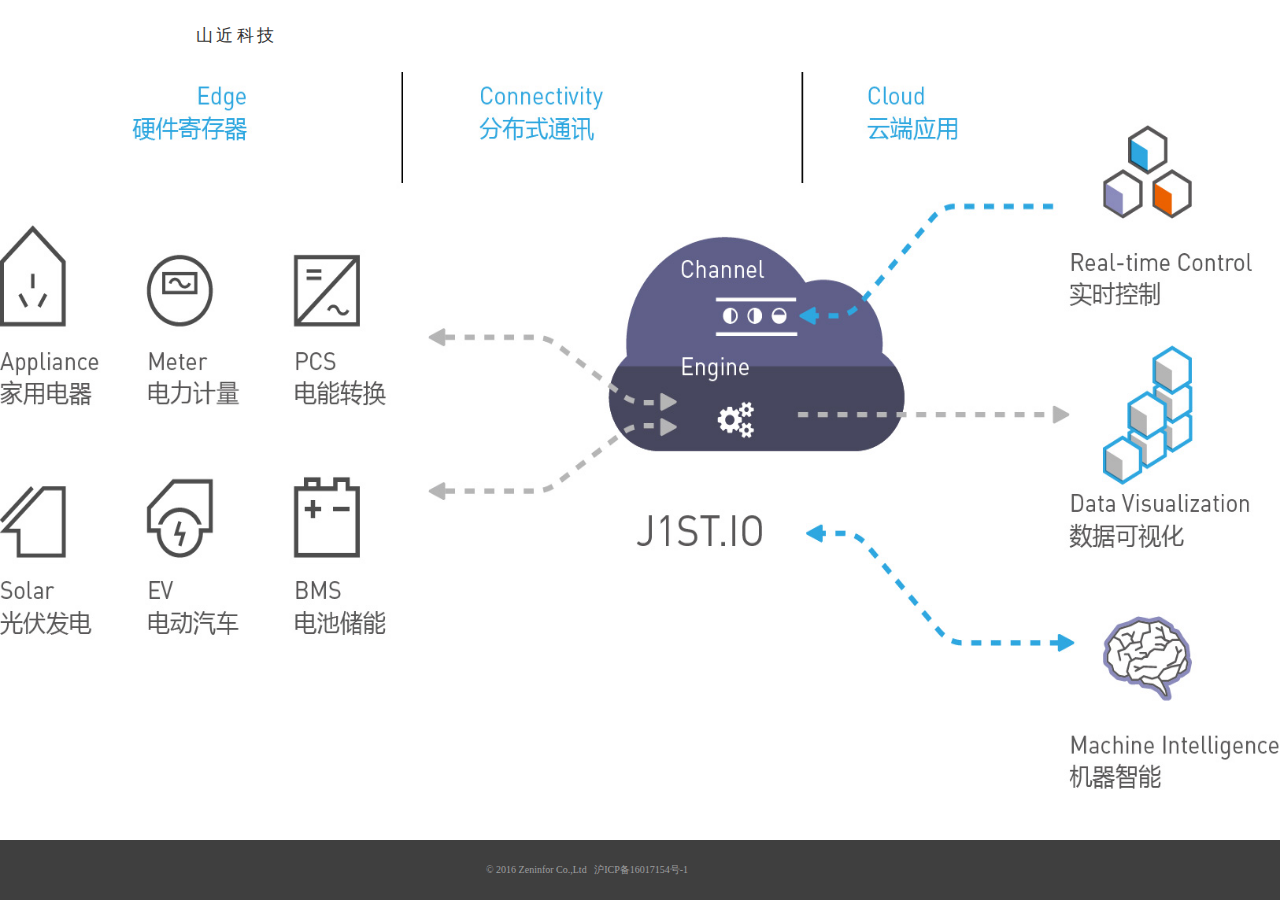
==== commit 3171ca12: "修改网页" ====
--- a/index.html
+++ b/index.html
@@ -5,9 +5,11 @@
     <meta http-equiv="X-UA-Compatible" content="IE=edge, chrome=1">
     <meta name="robots" content="J1stio,Zeninfor"/>
     <meta content="width=device-width, initial-scale=1.0, maximum-scale=1.0, user-scalable=no" name="viewport"/>
-    <title>Zeninfor</title>
+    <title>j1st.io</title>
     <link href="style/bootstrap.min.css" rel="stylesheet">
     <link rel="stylesheet" href="style/main.css">
+    <link rel="shortcut icon" href="favicon.ico" type="image/x-icon">
+    
 </head>
 <body>
 <header class="container">
@@ -15,139 +17,21 @@
     <div class="logo col-xs-2 ">
 
     </div>
-        <div  class=" col-md-3 col-xs-4">
-            <span class="company-name">正因科技</span>
+        <div  class="col-md-3 col-xs-4">
+            <span class="company-name">山近科技</span>
         </div>
-    <div class="col-md-4 col-md-offset-4 col-xs-2 col-xs-offset-3 container">
-        <div class="row">
-            <span id="log-in" class="col-md-6 col-md-offset-7 col-xs-12"><a href="http://console.j1st.io" target="_blank" class="transyellow"> 及时云<a target="_blank" style="color:#e79330" href="http://console.j1st.io" class="xs-hide">（Beta）</a></a></span>
-        </div>
-    </div>
+    
     </div>
 </header>
-<div id="main-boody container">
-    <div id="up-modul">
-        <div class="container adver-img-container">
-            <div class="row">
-                <div class="adver-img col-md-12" id="up-adver-img">
-                    <img src="img/vda.png" id="left-img">
-                    <div class="middle-text">
-                        <ul>
-                            <li class="light-dr">选择伙伴,</li>
-                            <li class="light-dr">就是决断未来</li>
-                            <li class="light-h xs-hide">J1ST</li>
-
-
-                            <li class="light-bo">May the force be with u</li>
-                        </ul>
-                    </div>
-                    <img src="img/youda.png" id="right-img">
-                </div>
+            <div class="imgs">
+                    <img class="backimg" src="img/Roadmap.jpg">
             </div>
+<footer class="container" id="footer" style="position: fixed; bottom: 0px;">
+    <div class="row">
+        <div class="son"> 
+        <p class="col-md-5"><a  href="http://www.miibeian.gov.cn/" >© 2016 Zeninfor Co.,Ltd&nbsp&nbsp&nbsp沪ICP备16017154号-1</a></p>
         </div>
-
-
-        <div id="adver-text" class="container">
-            <div class="row" >
-                <dl class="col-md-3 col_md_1 toHref" id="left-adver-text">
-                    <dt class="green-h">Vision</dt>
-                    <dd class="warm-talk">继续在成本定价模式中挣扎？或是共同创造“由数具驱动”的新模式。</br></dd>
-                    <dd class="bottom-right-text xs-hide">改变盈利模式</dd>
-                </dl>
-                <dl class="col-md-3 margin-dl col_md_2 toHref" id="middle-adver-text">
-                    <dt class="green-h">Agility</dt>
-                    <dd class="warm-talk">不重复发明轮子。以更轻、更快的产品开发和运营方式，更低的开发成本切入目标市场。</dd>
-                    <dd class="bottom-right-text xs-hide"> 降低产品成本</dd>
-                </dl>
-                <dl class="col-md-3 margin-dl col_md_3 toHref" id="right-adver-text">
-                    <dt class="green-h">Open</dt>
-                    <dd class="warm-talk">开发者才是真正的行家。友好的根本，就是开发者自由展现令人惊奇的想象力。</br></dd>
-                    <dd class="bottom-right-text xs-hide"> 对开发者友好</dd>
-                </dl>
-            </div>
-        </div>
-        <div id="dollar-animate" class="xs-hide">
-            <div id="dollar-animate-2">
-            </div>
-            <div id="dollar-animate-3"></div>
-        </div>
-        <div id="adver-text-log-in" class="bottom-sub container">
-            <div class="row xs-hide">
-                <div class="col-md-8 col-md-offset-2">
-                    <p>所有个人或组织创建的“开放”产品，J1ST.IO 始终提供免费服务；并且，支持用户近乎无限的分布式通讯连接和平台服务。</p>
-                </div>
-            </div>
-            <div class="row">
-            <button class="col-md-2 col-md-offset-5" id="to-console">试试免费服务</button>
-            </div>
-        </div>
-    </div>
-    <div id="bottom-modul">
-        <div class="container adver-img " id="bottom-adver-img">
-
-            <div class="row middle-text-2 middle-text-sp middle-text-sp-1" >
-                <span class="">相同的气质</span>
-            </div>
-            <div class="row middle-text-2 middle-text-sp middle-text-sp-2" >
-                <span class="">无法理解的实力差距！</span>
-            </div>
-            <img src="img/ws2.png" id="img-ws">
-            <img src="img/sbz2.png" id="img-sgz">
-            <div class="row middle-text-2 middle-text-tr">
-
-                <button class="col-md-2" onclick="location.href='views/quickstart.html'">Quickstart</button>
-
-            </div>
-        </div>
-        <div class="bottom-sub container"><div class="row"><span class="middle-text-3">靠谱的产品，正因有你</span></div></div>
-        <div id="th-img" class="container">
-            <div class="row">
-            <dl class="col-md-4 toAdvertise dl-1">
-                <dt class="yellow-text">提供脑力</dt>
-                <dd class="yellow-en-text">Technology</dd>
-                <dd class="th_img_margin_top">成为ZE的攻城狮</dd>
-                <dd class="text-normal">写一段代码特地骄傲一下</dd>
-            </dl>
-            <dl class="col-md-4 toAdvertise dl-2">
-                <dt class="yellow-text">提升颜值</dt>
-                <dd class="yellow-en-text">Design</dd>
-                <dd class="th_img_margin_top">成为ZE的设计师</dd>
-                <dd class="text-normal">做一张插画专门文艺一把</dd>
-            </dl>
-            <dl class="col-md-4 toAdvertise dl-3">
-                <dt class="yellow-text">提出洞见</dt>
-                <dd class="yellow-en-text">Product</dd>
-                <dd class="th_img_margin_top">成为ZE的产品人</dd>
-                <dd class="text-normal">说一点想法感受疯狂崇拜</dd>
-            </dl>
-            </div>
-        </div>
-        <div class="container" id="register-div">
-            <div class="row">
-                <span class="col-md-2 col-md-offset-4 register-button">
-                    <a href="views/advertise.html">加盟 ZE</a>
-                </span>
-            </div>
-        </div>
-        <div id="join-us"class="container">
-                <div class="row join-us-1">
-                    <span class="col-md-4 col-md-offset-4">Schedule your demo</span>
-                </div>
-                <div class="row join-us-2">
-                    <span class="col-md-6 col-md-offset-3">安排你的专属演示，发现合作契机</span>
-                </div>
-                <button class="join-us-3" onclick="location.href='views/bizcontact.html'">联系销售</button>
-        </div>
-    </div>
-</div>
-<footer class="container" id="footer">
-    <div class="row">
-        <p class="col-md-5"><a href="http://www.miibeian.gov.cn/">© 2016 Zeninfor Co.,Ltd&nbsp&nbsp&nbsp沪ICP备16017154号-1</a></p>
-        <div class="nav_group col-md-3">
-            <a href="views/term.html">Terms</a>
-            <a href="views/term.html">Privacy</a>
-            <a>About</a>
-        </div>
+        
     </div>
 </footer>
 <script src="js/jquery.min.js"></script>
--- a/style/main.css
+++ b/style/main.css
@@ -19,6 +19,18 @@
     font-size: 14pt;
     display: block;
 }
+.imgs{
+   
+    display:flex; 
+    justify-content:center; 
+}
+.backimg{
+    /*margin-left: 100px;*/
+    /*border:1px solid red;*/
+    display: inline-block;
+    height: 80vh;
+    max-width: 100%;
+}
 button:hover{
     -webkit-animation: scaleXYZ 0.2 linear;
     animation: scaleXYZ 0.2 linear;
@@ -154,16 +166,18 @@
     height: 44px;
 }
 .logo{
-    width: 74px;
-    height: 72px;
+    width: 54px;
+    height: 52px;
+    margin-top: 10px;
     cursor: pointer;
-    background: url("../img/logo_h.png") no-repeat;
+    background: url("../img/favicon.ico") no-repeat;
+     background-size:100% 100%;-moz-background-size:100% 100%;
     background-position: center;
 }
-.logo:hover{
-    background: url("../img/pc-Logo1-2.png") no-repeat;
+/* .logo:hover{
+    background: url("../img/favicon.ico") no-repeat;
     background-position: center;
-}
+} */
 .transyellow:hover{
     color: #e79330;
 }
@@ -174,19 +188,19 @@
 #left-img{
     display: block;
     position: absolute;
-    left: 3%;
+    left: 1%;
     top: 20%;
 
 }
 #right-img{
     display: block;
     position: absolute;
-    right: 3%;
+    right: 2%;
     top: 20%;
 
 }
 #left-adver-text{
-
+    margin-left: 6%;
 }
 #adver-text{
     height: 300px;
@@ -227,7 +241,7 @@
     display:block;
     width: 260px;
     margin: 0 auto;
-    left: 55%;
+    left: 53%;
     top: 50%;
     -webkit-transform: translate(-50%,-50%);
     -ms-transform: translate(-50%,-50%);
@@ -328,12 +342,15 @@
 }
 #img-ws{
     position: absolute;
-    left: 17%;
+    left: 19%;
     top:48px;
 }
+#upload .modal-dialog{
+    margin-top: 150px;
+}
 #img-sgz{
     position: absolute;
-    right: 16.5%;
+    right: 18%;
     top:48px;
 }
 .middle-text-sp{
@@ -348,14 +365,14 @@
 }
 .middle-text-sp-1{
     top: 150px;
-    left: 50%;
+    left: 51%;
     -webkit-transform: translateX(-50%);
     -ms-transform: translateX(-50%);
     transform: translateX(-50%);
 }
 .middle-text-sp-2{
     top: 190px;
-    left: 50%;
+    left: 51%;
     -webkit-transform: translateX(-50%);
     -ms-transform: translateX(-50%);
     transform: translateX(-50%);
@@ -540,6 +557,15 @@
 #footer .row{
     width: 1026px;
     margin: 0 auto;
+    display:flex; 
+    justify-content:center; 
+    align-items:center;
+}
+.son{
+    width: 780px;
+    margin: 0 auto;
+    margin-right: 0px;
+
 }
 #footer p{
     display: block;
@@ -729,7 +755,7 @@
 #market-text a{
     font-style: normal;
     float: right;
-    color: #e79330;
+    color: #FF9831;
     clear: both;
     font-size: 11pt;
 }
@@ -1127,7 +1153,8 @@
     position: relative;
 }
 #dev-step a{
-    color: #E79330;
+    color: #FF9831;
+
 }
 #dev-step .step h1{
     text-align: left;
@@ -1180,7 +1207,6 @@
     position: absolute;
     bottom: 0;
     height: 60px;
-    width: 540px;
     line-height: 30px;
 }
 #dev-step .step-3{
@@ -1207,6 +1233,94 @@
 }
 .header-container{
     border-bottom: 1px solid #d5d5d5;
+}
+#term-prc .container{
+    width: 90%;
+}
+#term-prc .header-container{
+    border: none;
+    width: 100%;
+}
+#term-prc .header-container .row{
+    width: 100%;
+}
+#term-body{
+    width: 90%;
+    margin:0 auto;
+    margin-top: 45px;
+}
+#term{
+    margin-top: 70px;
+    width: 16%;
+    position: fixed;
+}
+#term ul{
+    width: 230px;
+}
+#term li{
+    border-bottom: 1px solid #d5d5d5;
+    height: 50px;
+}
+#term a{
+    border: none;
+    font-size: 16px;
+    color: #595757;
+    padding: 13px 15px
+}
+#term .active a{
+    color: #ff9831;
+}
+#term-text h1{
+    display: block;
+    font-size: 50px;
+    font-weight: 300;
+    text-align: left;
+    margin: 0;
+    border-bottom: 1px solid #d5d5d5;
+    height: 56px;
+    line-height: 3px;
+}
+#term-text{
+    float: right;
+    font-size: 15px;
+    margin-top: 63px;
+}
+#term-text p{
+    text-indent: 2em;
+    letter-spacing: 0.05em;
+    color: #595757;
+    display: block;
+    margin-top: 25px;
+    line-height: 1.6em;
+}
+#term-text h3{
+    text-align: left;
+    margin-left: 0;
+    margin-top: 25px;
+    color:#ff9831 ;
+}
+#term-text ul{
+    color: #595757;
+   /* margin-top: 18px;*/
+    line-height: 2em;
+    text-indent: -1em;
+    padding-left: 1em;
+}
+#term-text h2{
+    padding: 0;
+    background:#FFe9d2;
+    color: #FF871A;
+    font-size:18px;
+    margin-left: 0;
+    margin-right: 0;
+    height: 50px;
+    line-height: 50px;
+    margin-top: 40px;
+    text-indent: 1em;
+}
+#term-prc .header-container{
+    position: fixed;
+    top: 0;
 }
 @media screen and (min-width: 769px){
     #about-us .col-xs-offset-2{
@@ -1528,4 +1642,13 @@
     #mail-form .two-input{
         width: 100%;
     }
+    #term-prc .header-container{
+        position: relative;
+    }
+    #term-prc #term-text{
+        width: 100%;
+    }
+    #term-text{
+        margin-top: 20px;
+    }
 }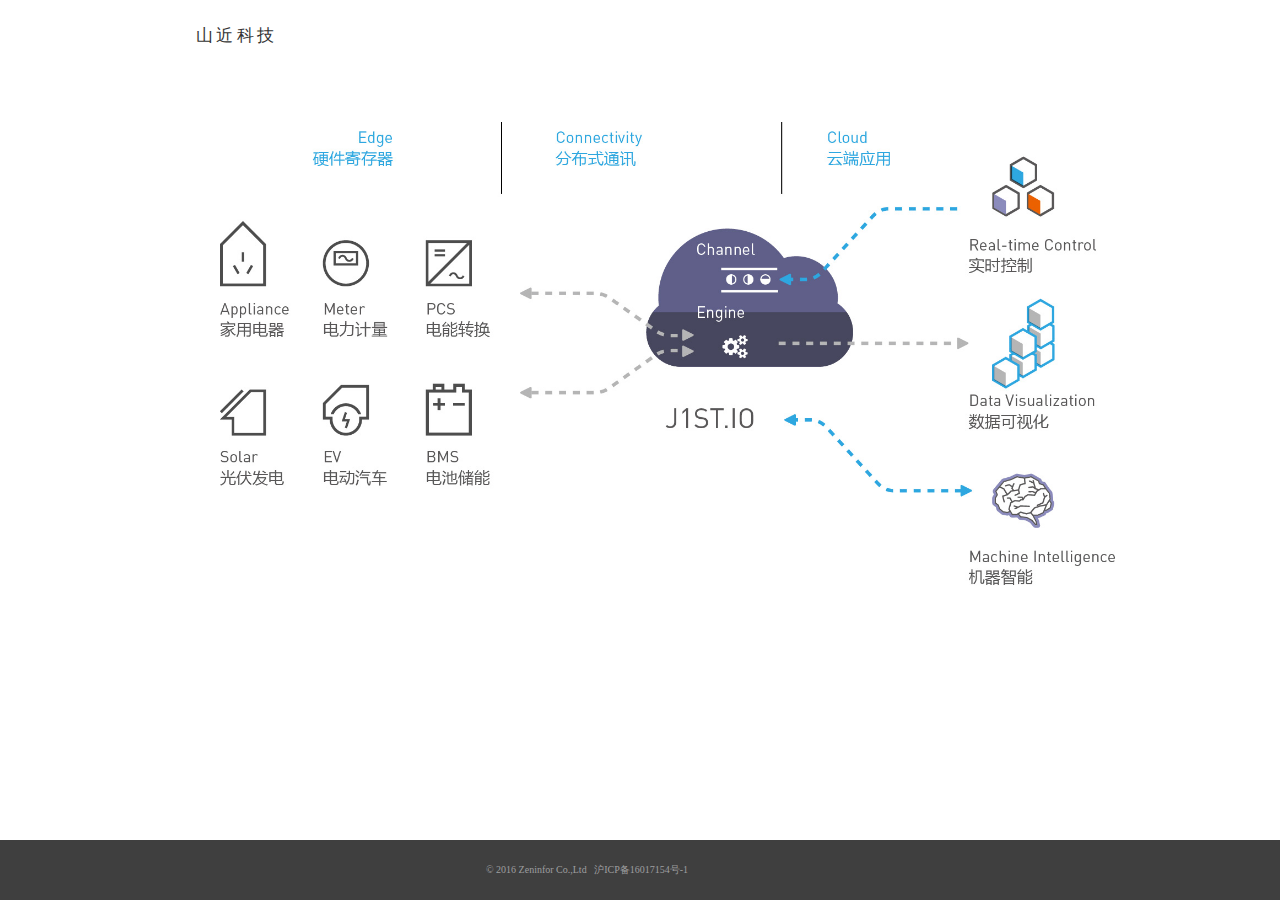
==== commit d18f4a92: "图片比例" ====
--- a/index.html
+++ b/index.html
@@ -1,5 +1,5 @@
 <!DOCTYPE html>
-<html lang="en">
+<html lang="en" style="height: 100%;">
 <head>
     <meta charset="UTF-8">
     <meta http-equiv="X-UA-Compatible" content="IE=edge, chrome=1">
@@ -11,7 +11,7 @@
     <link rel="shortcut icon" href="favicon.ico" type="image/x-icon">
     
 </head>
-<body>
+<body style="height: 100%;">
 <header class="container">
     <div class="row">
     <div class="logo col-xs-2 ">
--- a/style/main.css
+++ b/style/main.css
@@ -20,16 +20,16 @@
     display: block;
 }
 .imgs{
-   
-    display:flex; 
-    justify-content:center; 
+    margin: 50px 0px 20px 220px;
+    /* border:1px solid red; */
+    width: 70%;
+    height:70%;
 }
 .backimg{
-    /*margin-left: 100px;*/
-    /*border:1px solid red;*/
-    display: inline-block;
-    height: 80vh;
-    max-width: 100%;
+    width:auto;
+    height:auto;
+    max-width:100%;
+    max-height:100%;
 }
 button:hover{
     -webkit-animation: scaleXYZ 0.2 linear;
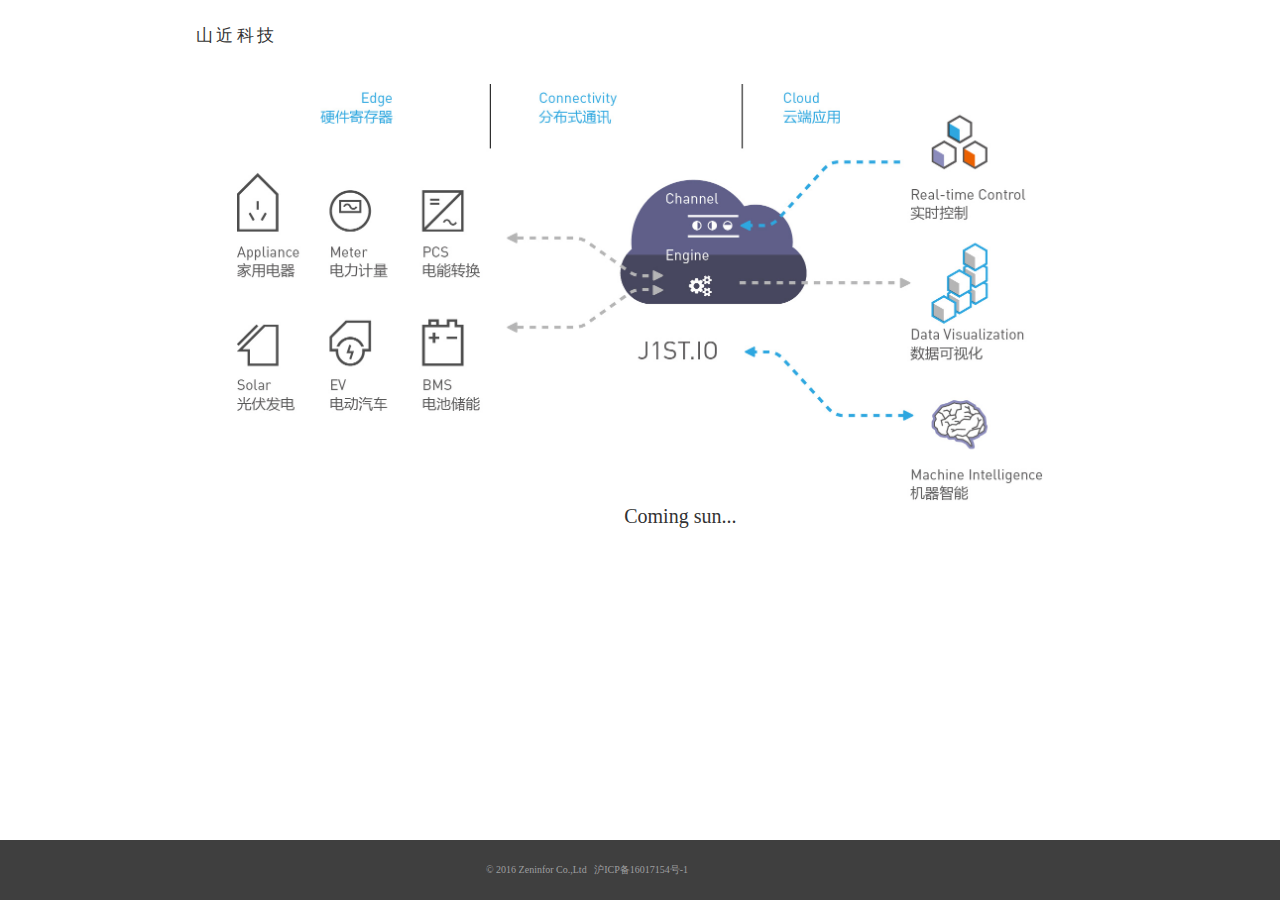
==== commit 84f44be4: "缩放" ====
--- a/index.html
+++ b/index.html
@@ -1,41 +1,65 @@
 <!DOCTYPE html>
 <html lang="en" style="height: 100%;">
+
 <head>
     <meta charset="UTF-8">
     <meta http-equiv="X-UA-Compatible" content="IE=edge, chrome=1">
-    <meta name="robots" content="J1stio,Zeninfor"/>
-    <meta content="width=device-width, initial-scale=1.0, maximum-scale=1.0, user-scalable=no" name="viewport"/>
+    <meta name="robots" content="J1stio,Zeninfor" />
+    <meta content="width=device-width, initial-scale=1.0, maximum-scale=1.0, user-scalable=no" name="viewport" />
     <title>j1st.io</title>
     <link href="style/bootstrap.min.css" rel="stylesheet">
     <link rel="stylesheet" href="style/main.css">
     <link rel="shortcut icon" href="favicon.ico" type="image/x-icon">
-    
+
 </head>
+
 <body style="height: 100%;">
-<header class="container">
-    <div class="row">
-    <div class="logo col-xs-2 ">
+
+
+
+
+
+    <div style="height:100%;">
+
+        <div class="containers">
+            <header class="container">
+                <div class="row">
+                    <div class="logo col-xs-2 ">
+                    </div>
+                    <div class="col-md-3 col-xs-4">
+                        <span class="company-name">山近科技</span>
+                    </div>
+                </div>
+            </header>
+
+            <div class="imgs">
+                <img id="backimg" src="img/Roadmap.jpg">
+                <div class="coming">
+                    <span>Coming sun...</span>
+                </div>
+            </div>
+
+
+            <footer class="container" id="footer" style="width:100%; position: fixed;right:0px;left:0px; bottom: 0px; ">
+                <div class="row">
+                    <div class="son">
+                        <p class="col-md-5">
+                            <a href="http://www.miibeian.gov.cn/">© 2016 Zeninfor Co.,Ltd&nbsp&nbsp&nbsp沪ICP备16017154号-1</a>
+                        </p>
+                    </div>
+
+                </div>
+            </footer>
+        </div>
 
     </div>
-        <div  class="col-md-3 col-xs-4">
-            <span class="company-name">山近科技</span>
-        </div>
-    
-    </div>
-</header>
-            <div class="imgs">
-                    <img class="backimg" src="img/Roadmap.jpg">
-            </div>
-<footer class="container" id="footer" style="position: fixed; bottom: 0px;">
-    <div class="row">
-        <div class="son"> 
-        <p class="col-md-5"><a  href="http://www.miibeian.gov.cn/" >© 2016 Zeninfor Co.,Ltd&nbsp&nbsp&nbsp沪ICP备16017154号-1</a></p>
-        </div>
-        
-    </div>
-</footer>
-<script src="js/jquery.min.js"></script>
-<script src="js/annimate.js"></script>
-<script src="js/config.js"></script>
+
+
+
+
+    <script src="js/jquery.min.js"></script>
+    <script src="js/annimate.js"></script>
+    <script src="js/config.js"></script>
 </body>
+
 </html>--- a/style/main.css
+++ b/style/main.css
@@ -19,16 +19,31 @@
     font-size: 14pt;
     display: block;
 }
+.containers{
+    /* border: 4px solid black; */
+    margin:0px 5% 0px 5%;
+    height: 80%;
+}
+.coming{
+    /* border:1px solid burlywood; */
+    width: 100%;
+    height: 10%;
+    text-align: center;
+    font-size: 2rem;
+    padding-left:10%;
+  
+}
 .imgs{
-    margin: 50px 0px 20px 220px;
+    margin:1% 5% 10% 15%;
     /* border:1px solid red; */
+    background-repeat: no-repeat;
     width: 70%;
     height:70%;
-}
-.backimg{
-    width:auto;
-    height:auto;
-    max-width:100%;
+   
+}
+#backimg {
+    width: 100%;
+   max-width:100%;
     max-height:100%;
 }
 button:hover{
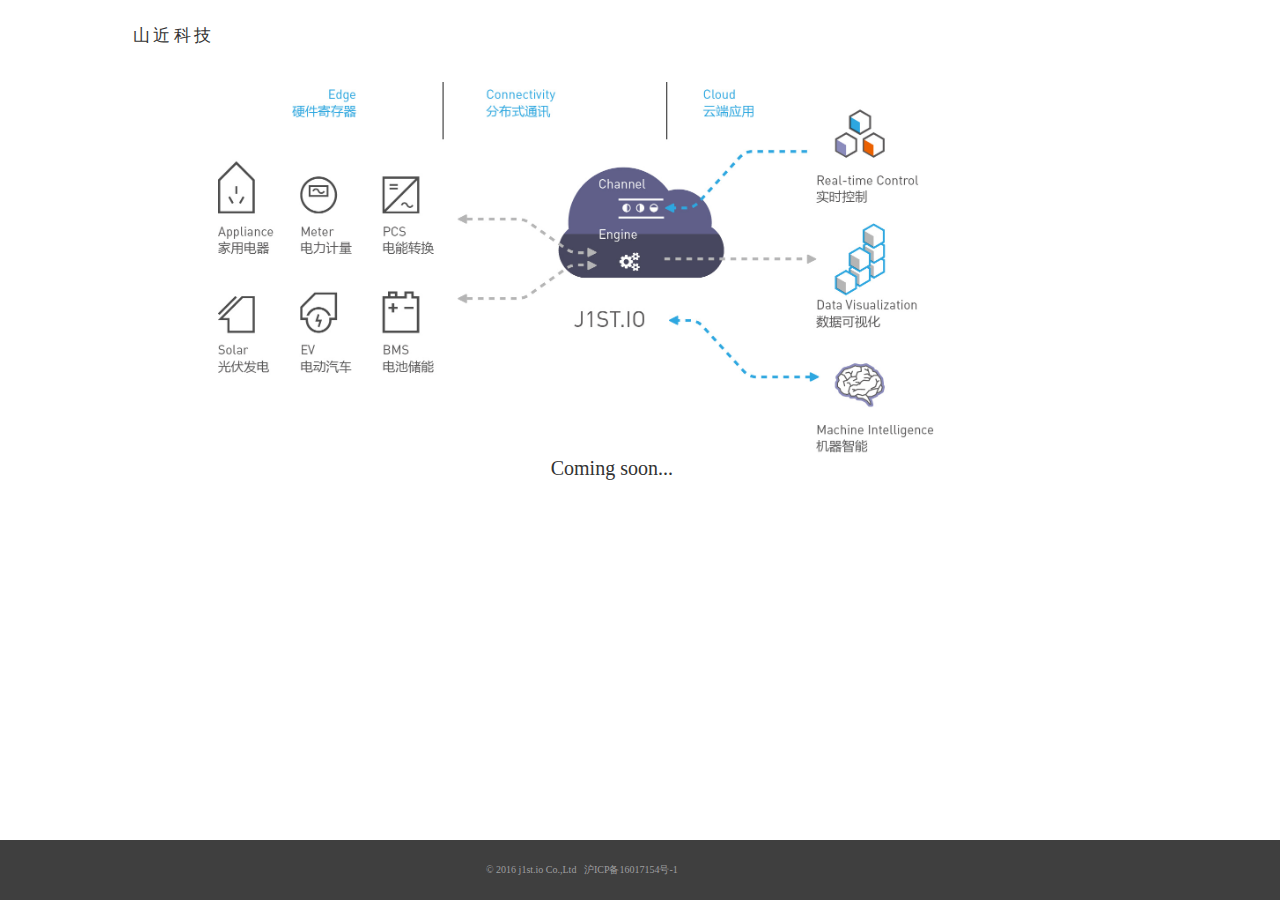
==== commit 0c3308a0: "缩放.1" ====
--- a/index.html
+++ b/index.html
@@ -35,7 +35,7 @@
             <div class="imgs">
                 <img id="backimg" src="img/Roadmap.jpg">
                 <div class="coming">
-                    <span>Coming sun...</span>
+                    <span>Coming soon...</span>
                 </div>
             </div>
 
@@ -44,7 +44,7 @@
                 <div class="row">
                     <div class="son">
                         <p class="col-md-5">
-                            <a href="http://www.miibeian.gov.cn/">© 2016 Zeninfor Co.,Ltd&nbsp&nbsp&nbsp沪ICP备16017154号-1</a>
+                            <a href="http://www.miibeian.gov.cn/">© 2016 j1st.io Co.,Ltd&nbsp&nbsp&nbsp沪ICP备16017154号-1</a>
                         </p>
                     </div>
 
--- a/style/main.css
+++ b/style/main.css
@@ -21,7 +21,7 @@
 }
 .containers{
     /* border: 4px solid black; */
-    margin:0px 5% 0px 5%;
+    margin:0px 15% 0px 5%;
     height: 80%;
 }
 .coming{
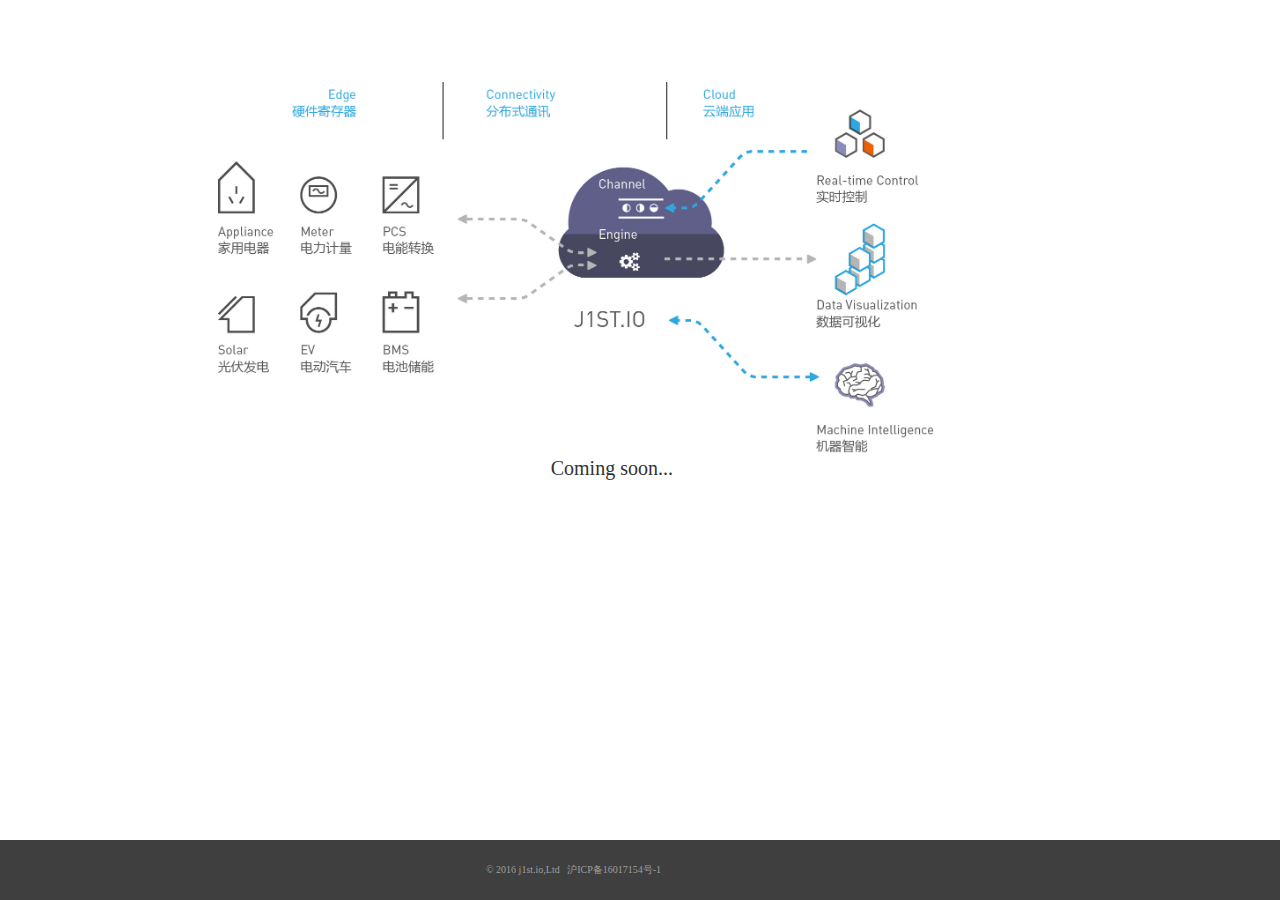
==== commit 474f93c9: "删除山近科技" ====
--- a/index.html
+++ b/index.html
@@ -25,15 +25,14 @@
             <header class="container">
                 <div class="row">
                     <div class="logo col-xs-2 ">
-                    </div>
+                    </div> 
                     <div class="col-md-3 col-xs-4">
-                        <span class="company-name">山近科技</span>
                     </div>
                 </div>
             </header>
 
             <div class="imgs">
-                <img id="backimg" src="img/Roadmap.jpg">
+                <img class="backimg" src="img/Roadmap.jpg">
                 <div class="coming">
                     <span>Coming soon...</span>
                 </div>
@@ -44,7 +43,7 @@
                 <div class="row">
                     <div class="son">
                         <p class="col-md-5">
-                            <a href="http://www.miibeian.gov.cn/">© 2016 j1st.io Co.,Ltd&nbsp&nbsp&nbsp沪ICP备16017154号-1</a>
+                            <a href="http://www.miibeian.gov.cn/">© 2016 j1st.io,Ltd&nbsp&nbsp&nbsp沪ICP备16017154号-1</a>
                         </p>
                     </div>
 
--- a/style/main.css
+++ b/style/main.css
@@ -41,7 +41,7 @@
     height:70%;
    
 }
-#backimg {
+.backimg {
     width: 100%;
    max-width:100%;
     max-height:100%;
